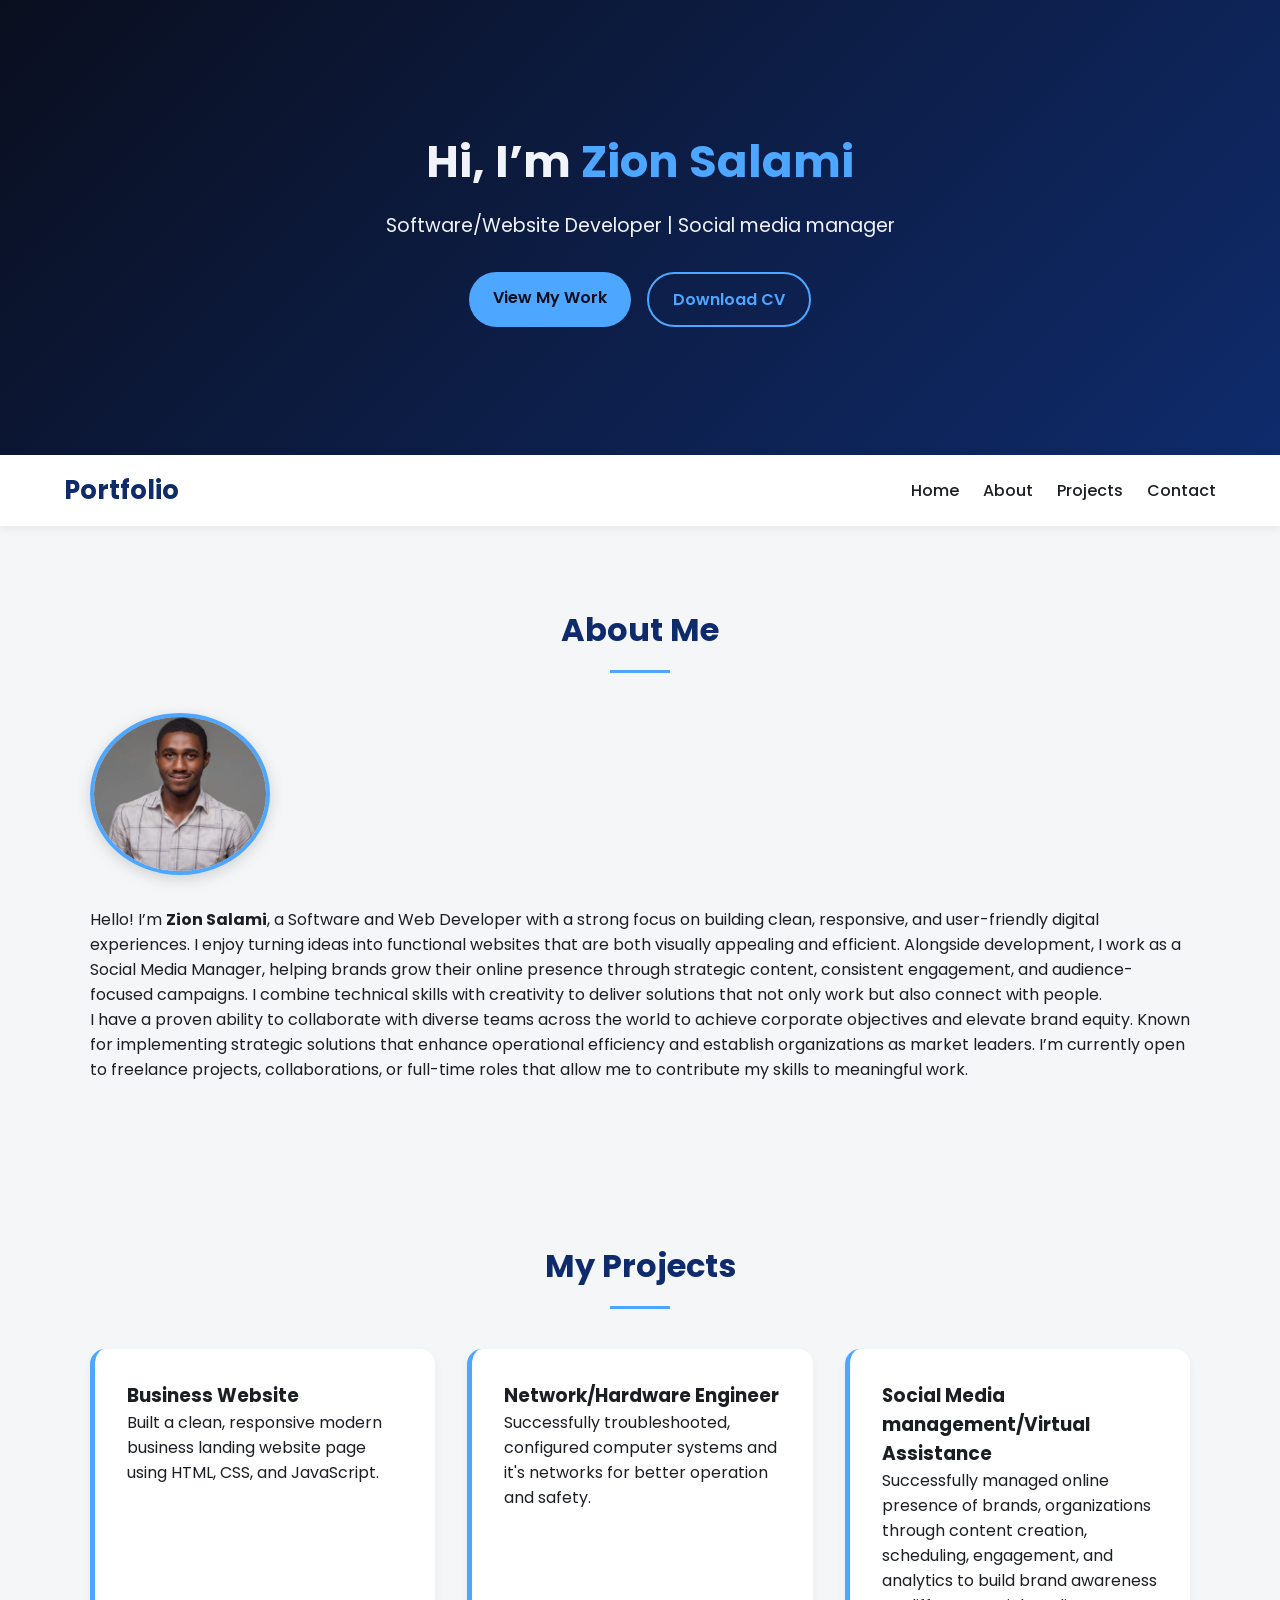
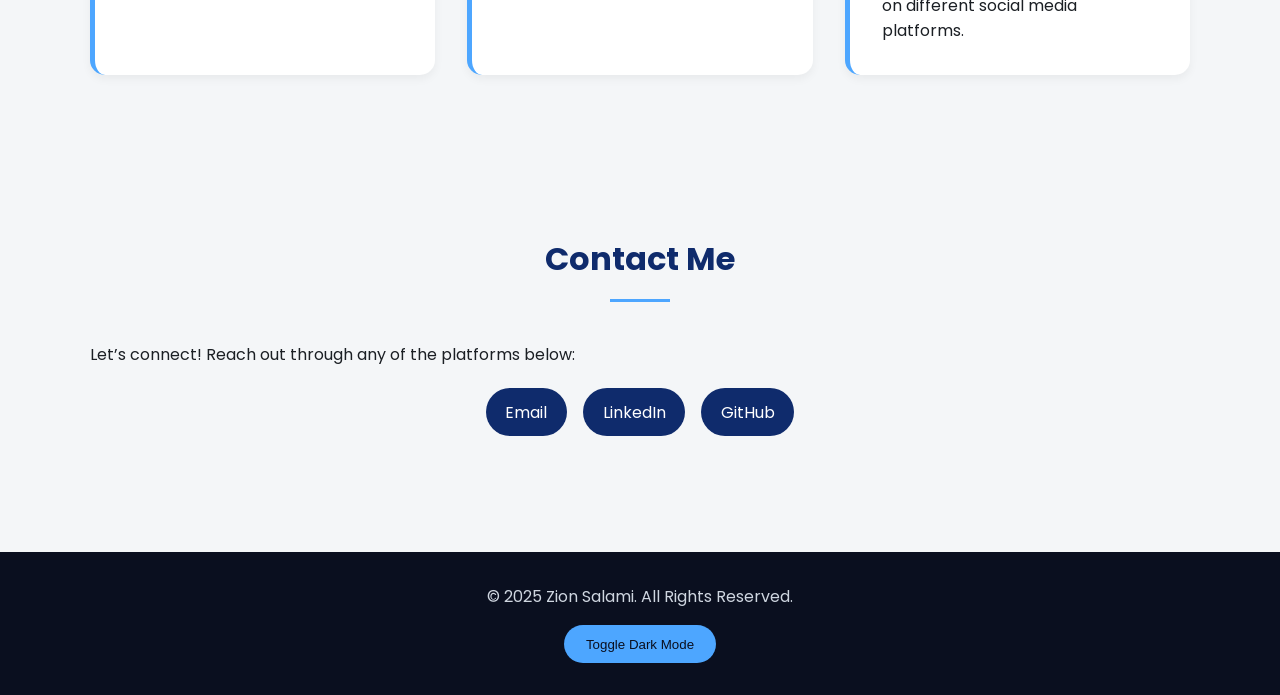
==== index.html @ 21ac0804 "sixth change" ====
<!DOCTYPE html>
<html lang="en">
<head>
  <meta charset="UTF-8" />
  <meta name="viewport" content="width=device-width, initial-scale=1.0" />
  <title>Zion Salami | Portfolio</title>
  <link rel="stylesheet" href="./assets/css/style.css" />
  <link href="https://fonts.googleapis.com/css2?family=Poppins:wght@400;600;700&display=swap" rel="stylesheet">
</head>
<body>

  <!-- ======== HEADER ======== -->
  <header id="home">
    <div class="container">
      <h1 class="fade-in">Hi, I’m <span>Zion Salami</span></h1>
      <p class="subtitle fade-in-delay">Software/Website Developer | Social media manager</p>
      <div class="header-buttons">
        <a href="#projects" class="btn">View My Work</a>
        <a href="./assets/file/SALAMI OMEIZA ZION PROFESSIONAL CV.pdf" class="btn-outline" download>Download CV</a>
      </div>
    </div>
  </header>

  <!-- ======== NAVBAR ======== -->
  <nav>
    <div class="nav-container">
      <h2 class="logo">Portfolio</h2>
      <ul class="nav-links">
        <li><a href="#home">Home</a></li>
        <li><a href="#about">About</a></li>
        <li><a href="#projects">Projects</a></li>
        <li><a href="#contact">Contact</a></li>
      </ul>
    </div>
  </nav>

  <!-- ======== ABOUT ======== -->
  <section id="about" class="section about">
    <div class="container">
      <h2 class="section-title">About Me</h2>
      <div class="about-content">
        <img src="./assets/images/IMG-20221109-WA0083.jpg" alt="Your photo">
        <div>
          <p>
            Hello! I’m <strong>Zion Salami</strong>, a Software and Web Developer with a strong focus on building clean, responsive, and user-friendly digital experiences. I enjoy turning ideas into functional websites that are both visually appealing and efficient.

            Alongside development, I work as a Social Media Manager, helping brands grow their online presence through strategic content, consistent engagement, and audience-focused campaigns. I combine technical skills with creativity to deliver solutions that not only work but also connect with people.
           </p>
            <p>
            I have a proven ability to collaborate with diverse teams across the world to achieve corporate objectives and elevate brand equity. Known for implementing strategic solutions that enhance operational efficiency and establish organizations as market leaders. I’m currently open to freelance projects, collaborations, or full-time roles
            that allow me to contribute my skills to meaningful work.
          </p>
        </div>
      </div>
    </div>
  </section>

  <!-- ======== PROJECTS ======== -->
  <section id="projects" class="section projects">
    <div class="container">
      <h2 class="section-title">My Projects</h2>
      <div class="project-grid">
        <div class="project-card">
          <h3>Business Website</h3>
          <p>Built a clean, responsive modern business landing website page using HTML, CSS, and JavaScript.</p>
        </div>
        <div class="project-card">
          <h3>Network/Hardware Engineer</h3>
          <p>Successfully troubleshooted, configured computer systems and it's networks for better operation and safety.</p>
        </div>
        <div class="project-card">
          <h3>Social Media management/Virtual Assistance</h3>
          <p>Successfully managed online presence of brands, organizations through content creation, scheduling, engagement, and analytics to build brand awareness on different social media platforms.</p>
        </div>
      </div>
    </div>
  </section>

  <!-- ======== CONTACT ======== -->
  <section id="contact" class="section contact">
    <div class="container">
      <h2 class="section-title">Contact Me</h2>
      <p>Let’s connect! Reach out through any of the platforms below:</p>
      <div class="contact-links">
        <!-- Gmail compose link -->
        <a href="https://mail.google.com/mail/?view=cm&fs=1&to=zionsalami485@gmail.com&su=Hello%20There!" target="_blank">Email</a>
        <a href="https://www.linkedin.com/in/zion-salami-a53130330" target="_blank">LinkedIn</a>
        <a href="https://github.com/zionsalami485-ux" target="_blank">GitHub</a>
      </div>
    </div>
  </section>

  <!-- ======== FOOTER ======== -->
  <footer>
    <p>© 2025 Zion Salami. All Rights Reserved.</p>
    <button id="toggleTheme">Toggle Dark Mode</button>
  </footer>

  <script src="script.js"></script>
</body>
</html>
---- assets/css/style.css ----
/* ======== GLOBAL STYLES ======== */
* {
  margin: 0;
  padding: 0;
  box-sizing: border-box;
}

body {
  font-family: 'Poppins', sans-serif;
  background: #f4f6f8; /* Light Steel Gray */
  color: #1b1f24; /* Deep Gray */
  scroll-behavior: smooth;
}

.container {
  width: 90%;
  max-width: 1100px;
  margin: 0 auto;
}

/* ======== HEADER ======== */
header {
  background: linear-gradient(135deg, #0a0f1f, #0f2b6c); /* Dark Navy → Royal Blue */
  color: #f0f3fa;
  text-align: center;
  padding: 8rem 1rem;
}

header h1 {
  font-size: 2.8rem;
  margin-bottom: 1rem;
}

header h1 span {
  color: #4da6ff; /* Electric Blue */
}

.subtitle {
  font-size: 1.2rem;
  margin-bottom: 2rem;
  opacity: 0.95;
}

.header-buttons {
  display: flex;
  justify-content: center;
  gap: 1rem;
  flex-wrap: wrap;
}

/* Buttons */
.btn {
  background: #4da6ff;  /* Electric Blue */
  color: #0a0f1f;
  padding: 0.8rem 1.5rem;
  border-radius: 30px;
  font-weight: 600;
  text-decoration: none;
  transition: 0.3s;
}

.btn:hover {
  background: #70b9ff;
}

.btn-outline {
  border: 2px solid #4da6ff;
  color: #4da6ff;
  padding: 0.8rem 1.5rem;
  border-radius: 30px;
  font-weight: 600;
  text-decoration: none;
  transition: 0.3s;
}

.btn-outline:hover {
  background: #4da6ff;
  color: #0a0f1f;
}

/* ======== NAVBAR ======== */
nav {
  background: #ffffff;
  position: sticky;
  top: 0;
  z-index: 100;
  box-shadow: 0px 2px 10px rgba(0,0,0,0.08);
}

.nav-container {
  display: flex;
  align-items: center;
  justify-content: space-between;
  padding: 1rem 5%;
}

.logo {
  font-size: 1.6rem;
  font-weight: 700;
  color: #0f2b6c;
}

.nav-links {
  display: flex;
  list-style: none;
  gap: 1.5rem;
}

.nav-links a {
  color: #1b1f24;
  text-decoration: none;
  font-weight: 500;
  transition: 0.3s;
}

.nav-links a:hover {
  color: #4da6ff;
}

/* ======== SECTIONS ======== */
.section {
  padding: 5rem 0;
}

.section-title {
  text-align: center;
  font-size: 2rem;
  color: #0f2b6c;
  margin-bottom: 2.5rem;
}

.section-title::after {
  content: '';
  width: 60px;
  height: 3px;
  background: #4da6ff;
  display: block;
  margin: 1rem auto 0;
}

/* ======== ABOUT ======== */
.about-content {
  display: flex;
  align-items: center;
  gap: 2rem;
  flex-wrap: wrap;
}

.about-content img {
  width: 180px;
  border-radius: 50%;
  border: 4px solid #4da6ff;
  box-shadow: 0 4px 15px rgba(0,0,0,0.15);
}

/* ======== PROJECTS ======== */
.project-grid {
  display: grid;
  grid-template-columns: repeat(auto-fit, minmax(280px, 1fr));
  gap: 2rem;
}

.project-card {
  background: #ffffff;
  padding: 2rem;
  border-radius: 15px;
  color: #1b1f24;
  border-left: 5px solid #4da6ff;
  box-shadow: 0 4px 10px rgba(0,0,0,0.05);
  transition: transform 0.3s, box-shadow 0.3s;
}

.project-card:hover {
  transform: translateY(-5px);
  box-shadow: 0 8px 25px rgba(0,0,0,0.15);
}

/* ======== CONTACT ======== */
.contact-links {
  text-align: center;
  margin-top: 2rem;
}

.contact-links a {
  background: #0f2b6c;
  color: #ffffff;
  padding: 0.8rem 1.2rem;
  margin: 0.4rem;
  border-radius: 25px;
  text-decoration: none;
  transition: 0.3s;
}

.contact-links a:hover {
  background: #4da6ff;
  color: #0a0f1f;
}

/* ======== FOOTER ======== */
footer {
  background: #0a0f1f;
  color: #cfd6e0;
  text-align: center;
  padding: 2rem;
  margin-top: 3rem;
}

footer button {
  background: #4da6ff;
  color: #0a0f1f;
  border: none;
  padding: 0.7rem 1.4rem;
  border-radius: 20px;
  cursor: pointer;
  margin-top: 1rem;
}

/* ======== DARK MODE ======== */
.dark-mode {
  background: #0a0f1f;
  color: #e9edf5;
}

.dark-mode header {
  background: linear-gradient(135deg, #000814, #001d4a);
}

.dark-mode nav {
  background: #0f1624;
}

.dark-mode .logo {
  color: #4da6ff;
}

.dark-mode .project-card {
  background: #101725;
  color: #ffffff;
  border-left-color: #4da6ff;
}

/* ======== ANIMATIONS ======== */
.fade-in {
  opacity: 0;
  animation: fadeIn 1s forwards;
}

.fade-in-delay {
  opacity: 0;
  animation: fadeIn 1s 0.5s forwards;
}

@keyframes fadeIn {
  from { opacity: 0; transform: translateY(20px); }
  to { opacity: 1; transform: translateY(0); }
}

/* ======== RESPONSIVE ======== */
@media (max-width: 768px) {
  .nav-links { display: none; }

  header h1 { font-size: 2rem; }

  .about-content { text-align: center; flex-direction: column; }
}
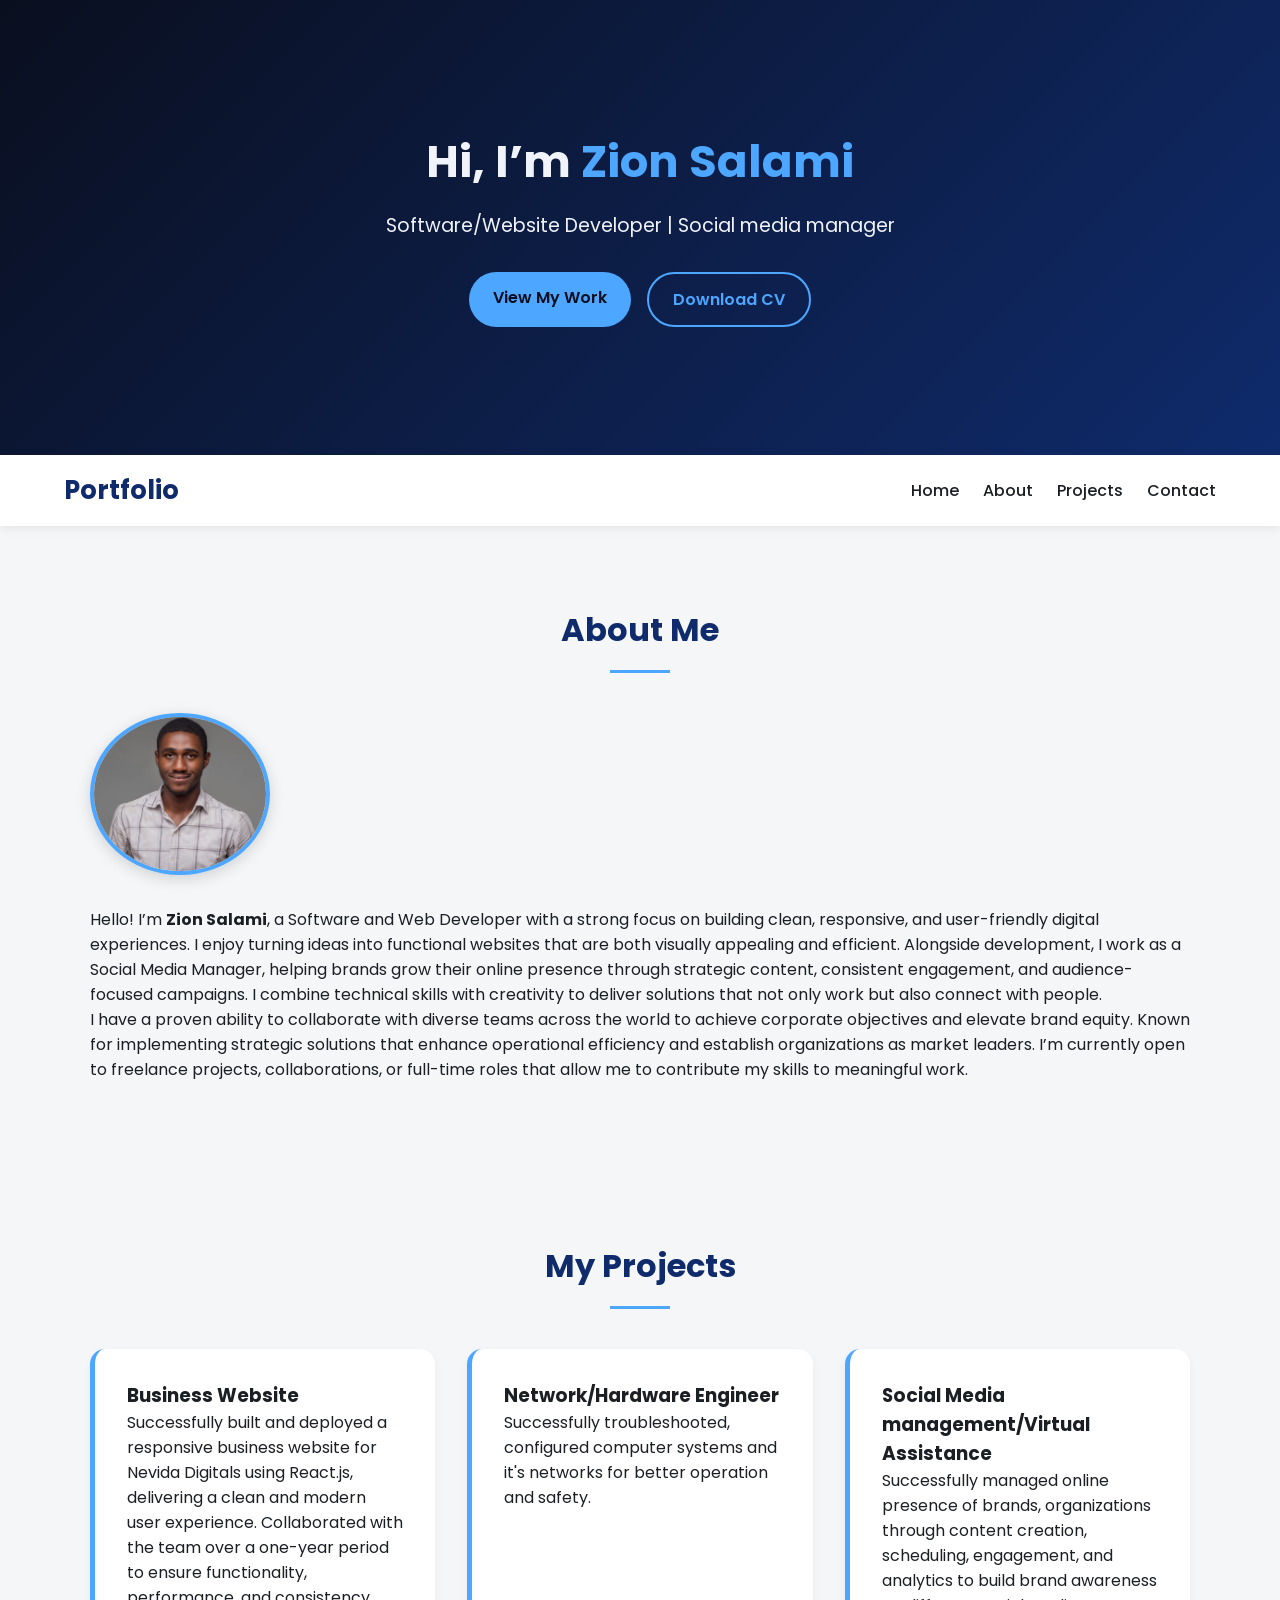
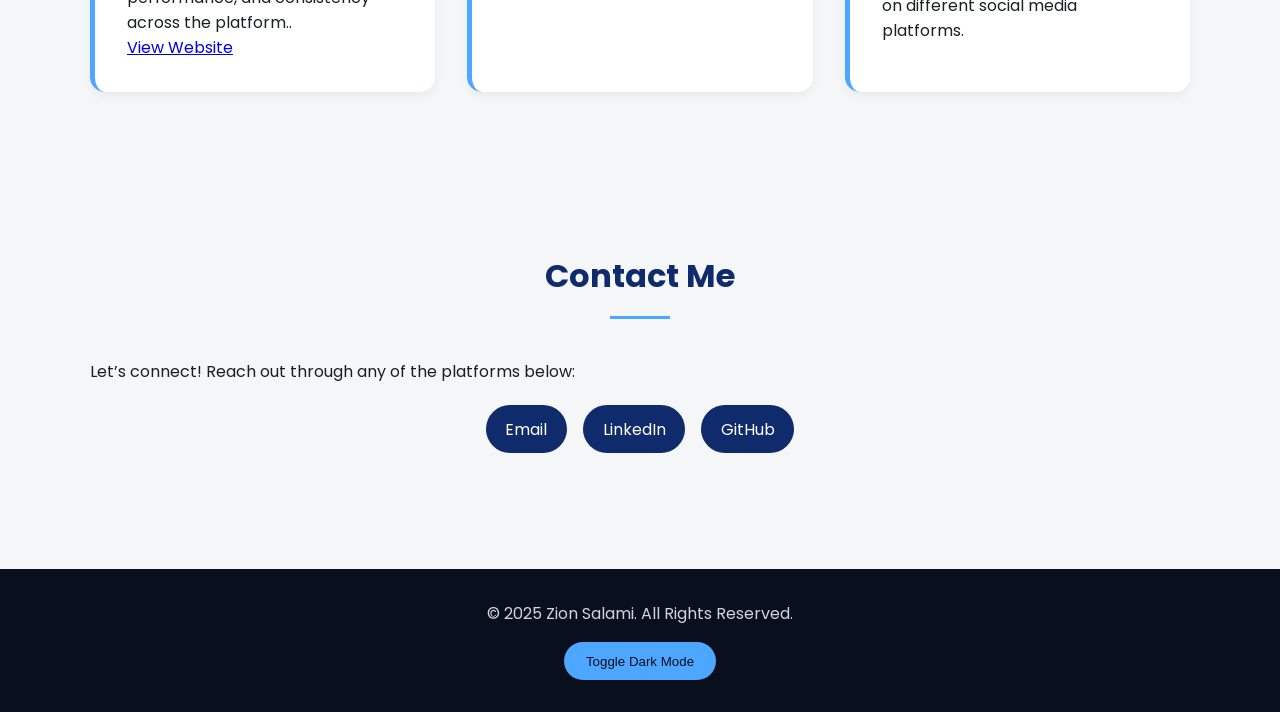
==== commit 8ef1fec6: "seventh change" ====
--- a/index.html
+++ b/index.html
@@ -62,9 +62,13 @@
       <div class="project-grid">
         <div class="project-card">
           <h3>Business Website</h3>
-          <p>Built a clean, responsive modern business landing website page using HTML, CSS, and JavaScript.</p>
-        </div>
-        <div class="project-card">
+          <p>Successfully built and deployed a responsive business website for Nevida Digitals using React.js, delivering a clean and modern user experience.
+          Collaborated with the team over a one-year period to ensure functionality, performance, and consistency across the platform..</p>
+          <a href="https://your-website-link.com" target="_blank">
+          View Website
+          </a>
+          </div>
+          <div class="project-card">
           <h3>Network/Hardware Engineer</h3>
           <p>Successfully troubleshooted, configured computer systems and it's networks for better operation and safety.</p>
         </div>
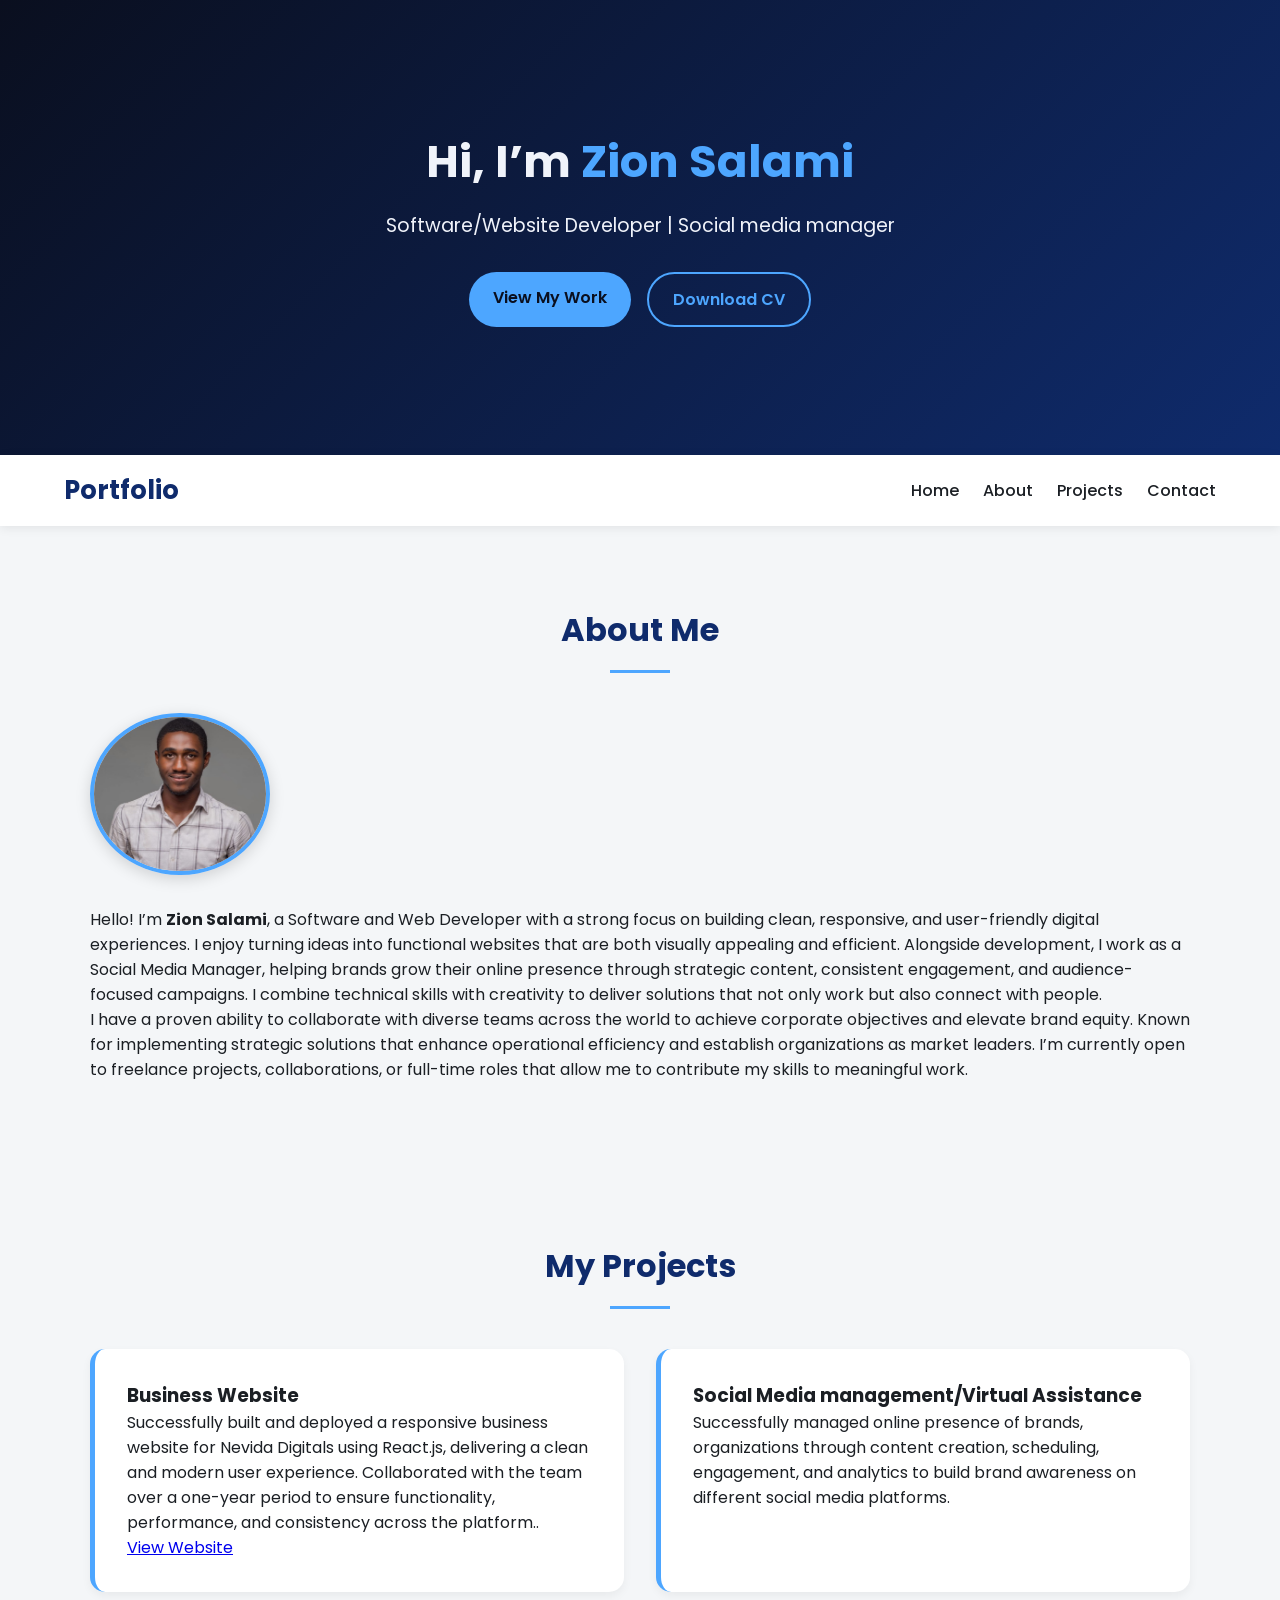
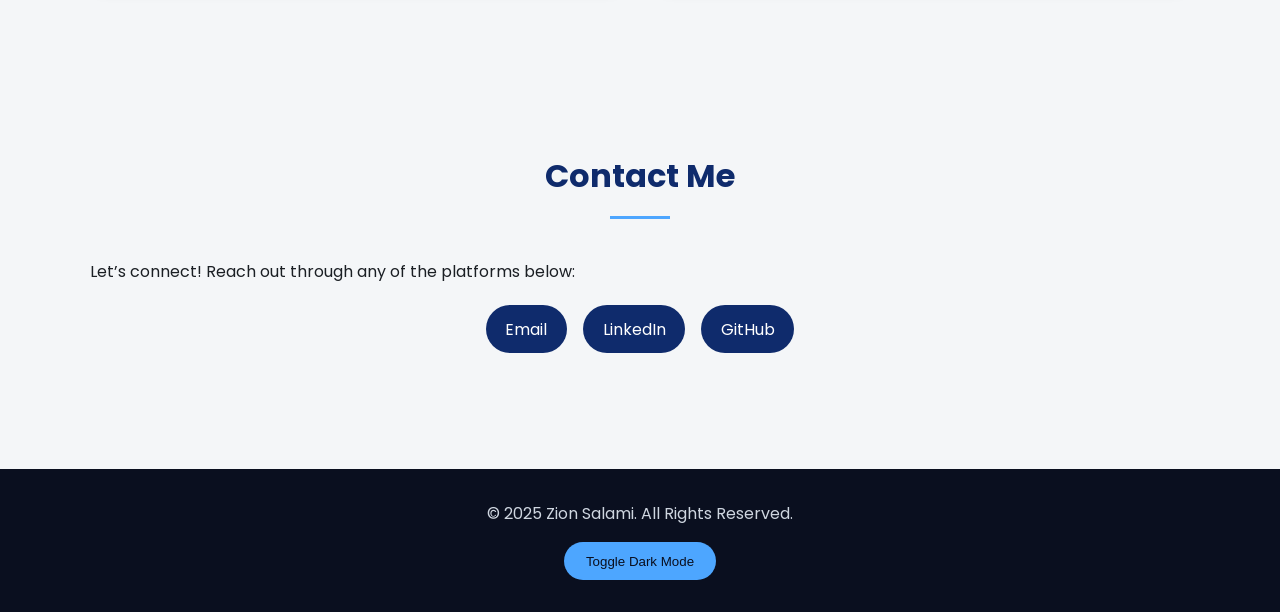
==== commit 2411bf16: "eighth change" ====
--- a/index.html
+++ b/index.html
@@ -64,14 +64,10 @@
           <h3>Business Website</h3>
           <p>Successfully built and deployed a responsive business website for Nevida Digitals using React.js, delivering a clean and modern user experience.
           Collaborated with the team over a one-year period to ensure functionality, performance, and consistency across the platform..</p>
-          <a href="https://your-website-link.com" target="_blank">
+          <a href="https://scorecard123.netlify.app/" target="_blank">
           View Website
           </a>
           </div>
-          <div class="project-card">
-          <h3>Network/Hardware Engineer</h3>
-          <p>Successfully troubleshooted, configured computer systems and it's networks for better operation and safety.</p>
-        </div>
         <div class="project-card">
           <h3>Social Media management/Virtual Assistance</h3>
           <p>Successfully managed online presence of brands, organizations through content creation, scheduling, engagement, and analytics to build brand awareness on different social media platforms.</p>
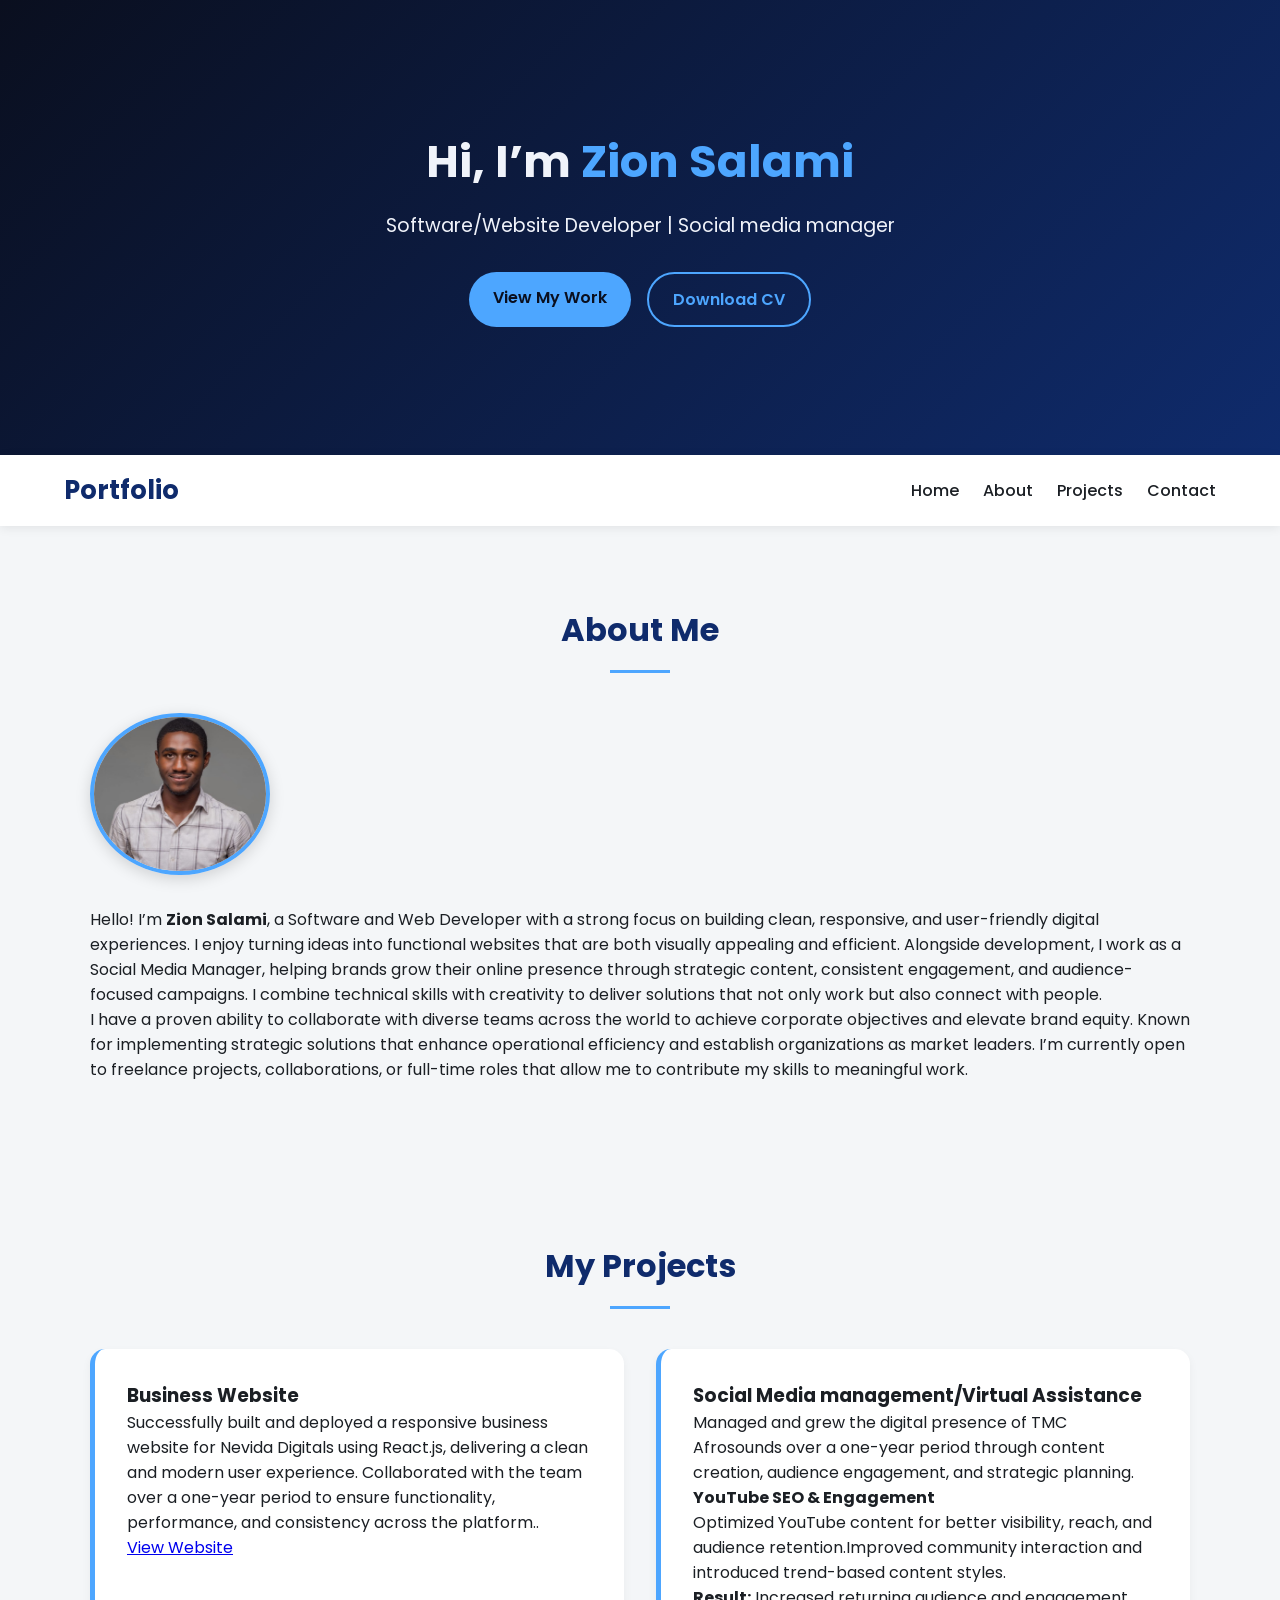
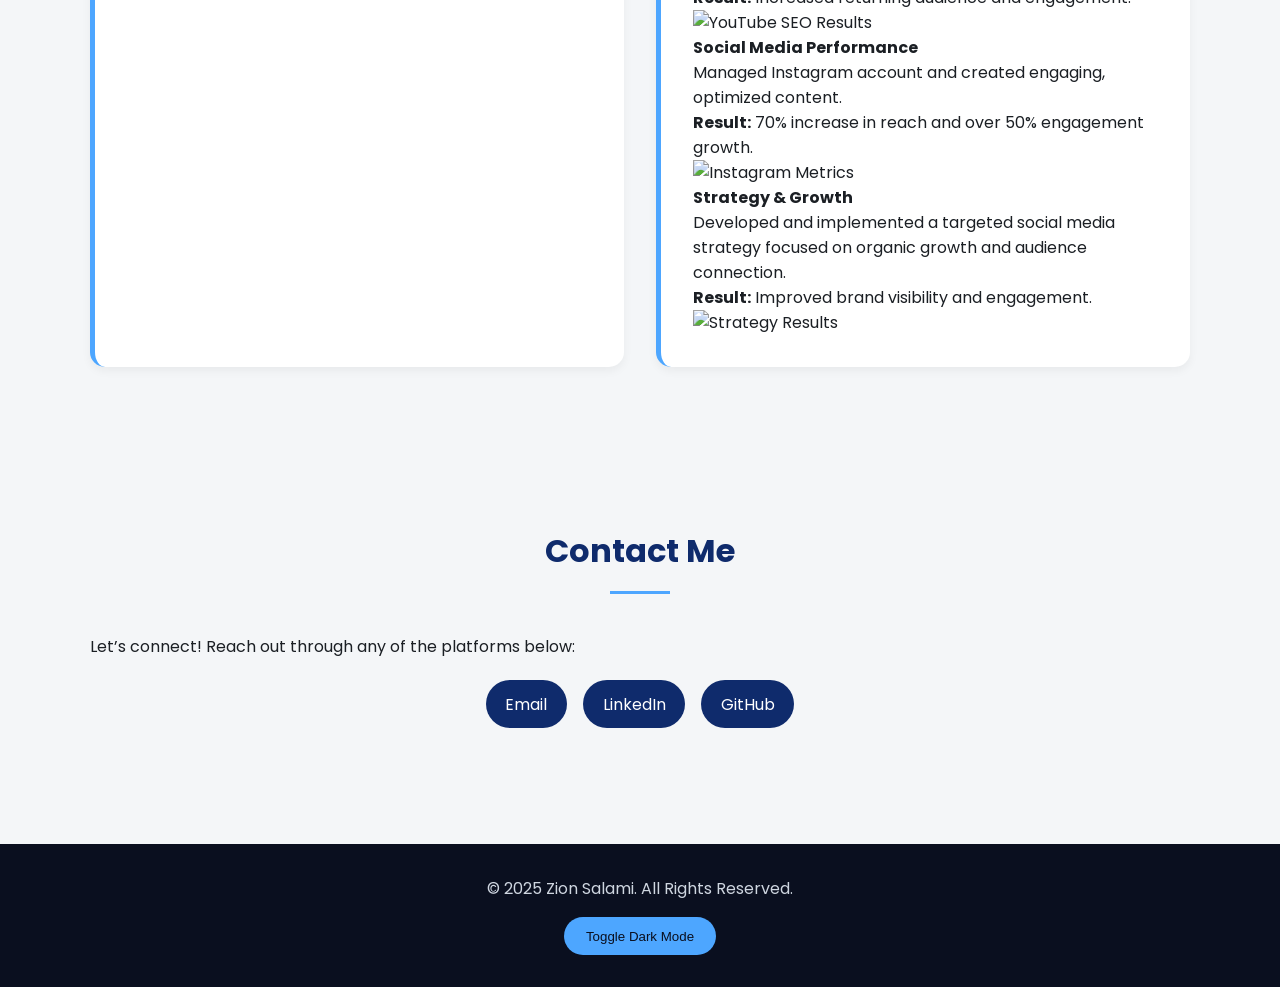
==== commit 34c06485: "ninth change" ====
--- a/index.html
+++ b/index.html
@@ -68,9 +68,28 @@
           View Website
           </a>
           </div>
-        <div class="project-card">
+          <div class="project-card">
           <h3>Social Media management/Virtual Assistance</h3>
-          <p>Successfully managed online presence of brands, organizations through content creation, scheduling, engagement, and analytics to build brand awareness on different social media platforms.</p>
+          <p>Managed and grew the digital presence of TMC Afrosounds over a one-year period through content creation, audience engagement, and strategic planning.</p>
+
+          <h4>YouTube SEO & Engagement</h4>
+          <p>Optimized YouTube content for better visibility, reach, and audience retention.Improved community interaction and introduced trend-based content styles.</p>
+          <p><strong>Result:</strong> Increased returning audience and engagement.</p>
+
+          <img src="youtube-result.jpg" alt="YouTube SEO Results">
+
+         <h4>Social Media Performance</h4>
+          <p>Managed Instagram account and created engaging, optimized content.</p>
+          <p><strong>Result:</strong> 70% increase in reach and over 50% engagement growth.</p>
+
+          <img src="instagram-result.jpg" alt="Instagram Metrics">
+
+          <h4>Strategy & Growth</h4>
+          <p>Developed and implemented a targeted social media strategy focused on organic growth and audience connection.</p>
+          <p><strong>Result:</strong> Improved brand visibility and engagement.</p>
+
+          <img src="strategy-result.jpg" alt="Strategy Results">
+
         </div>
       </div>
     </div>
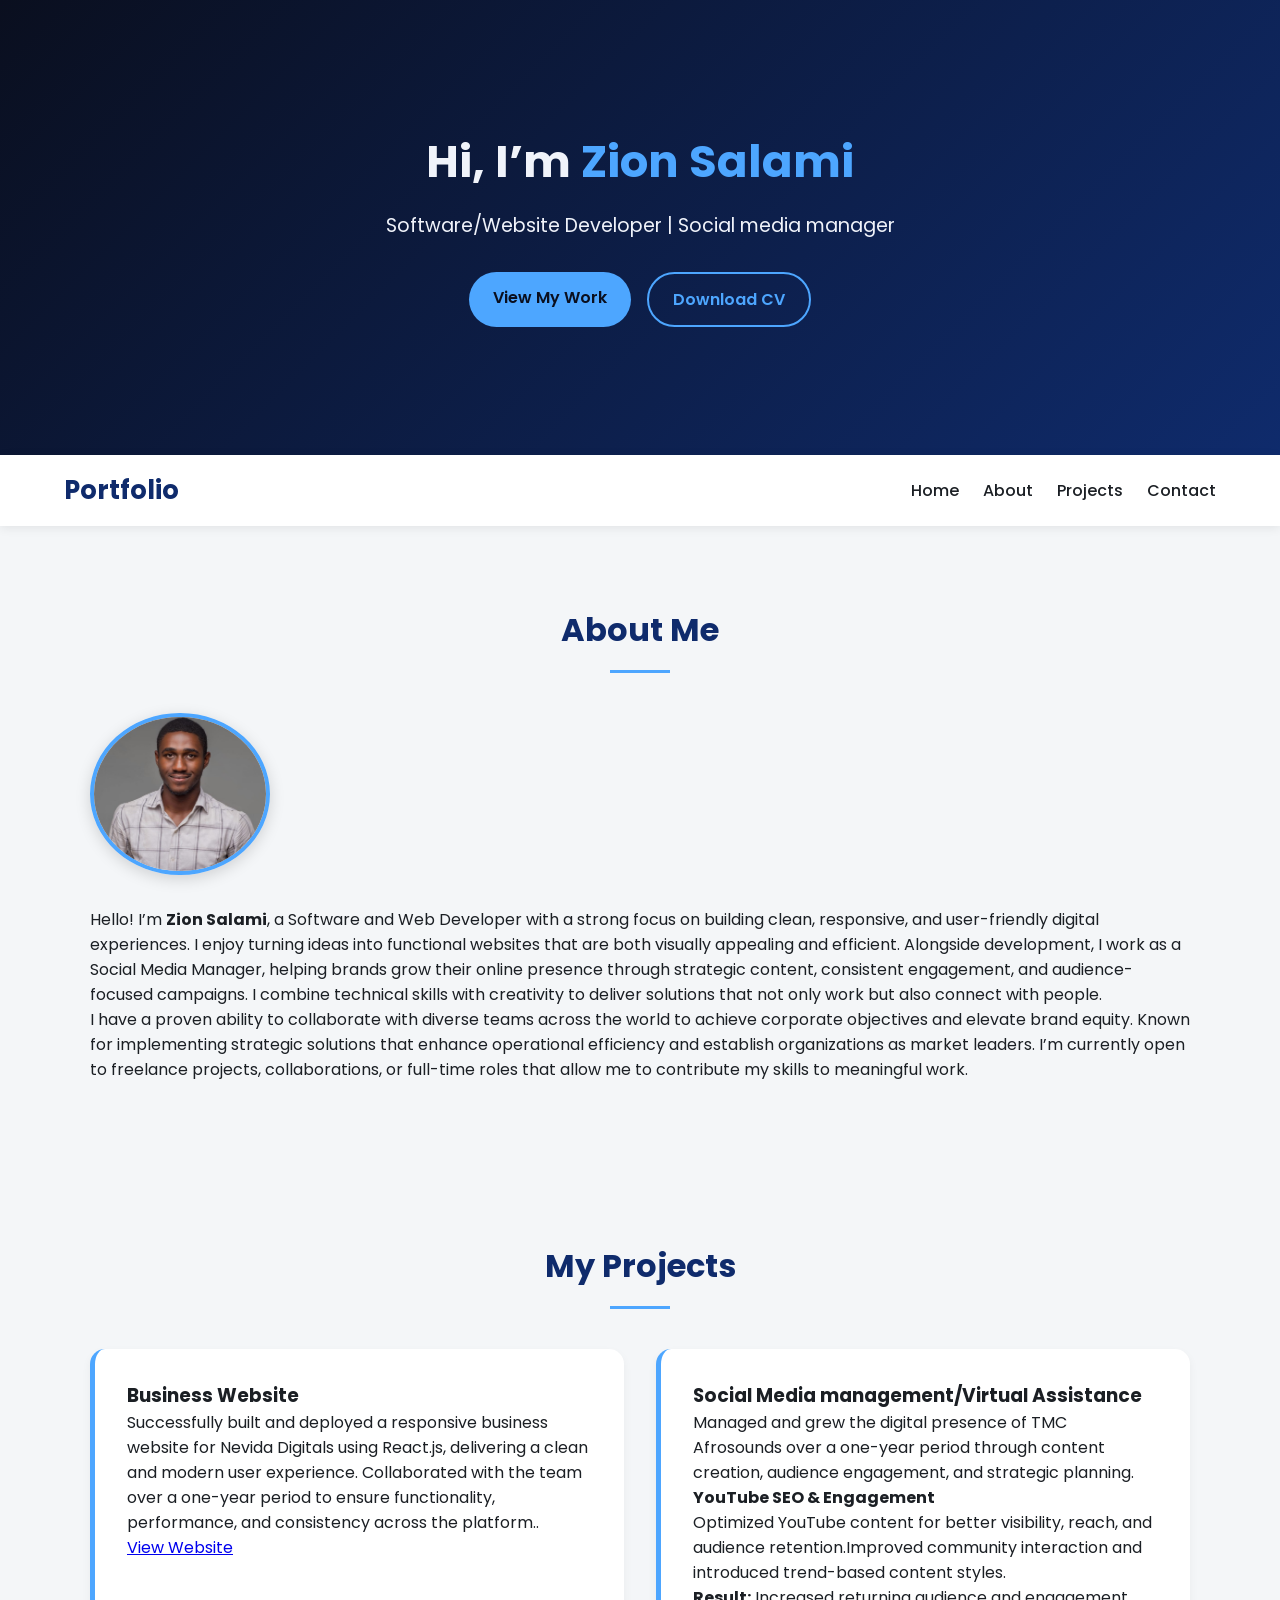
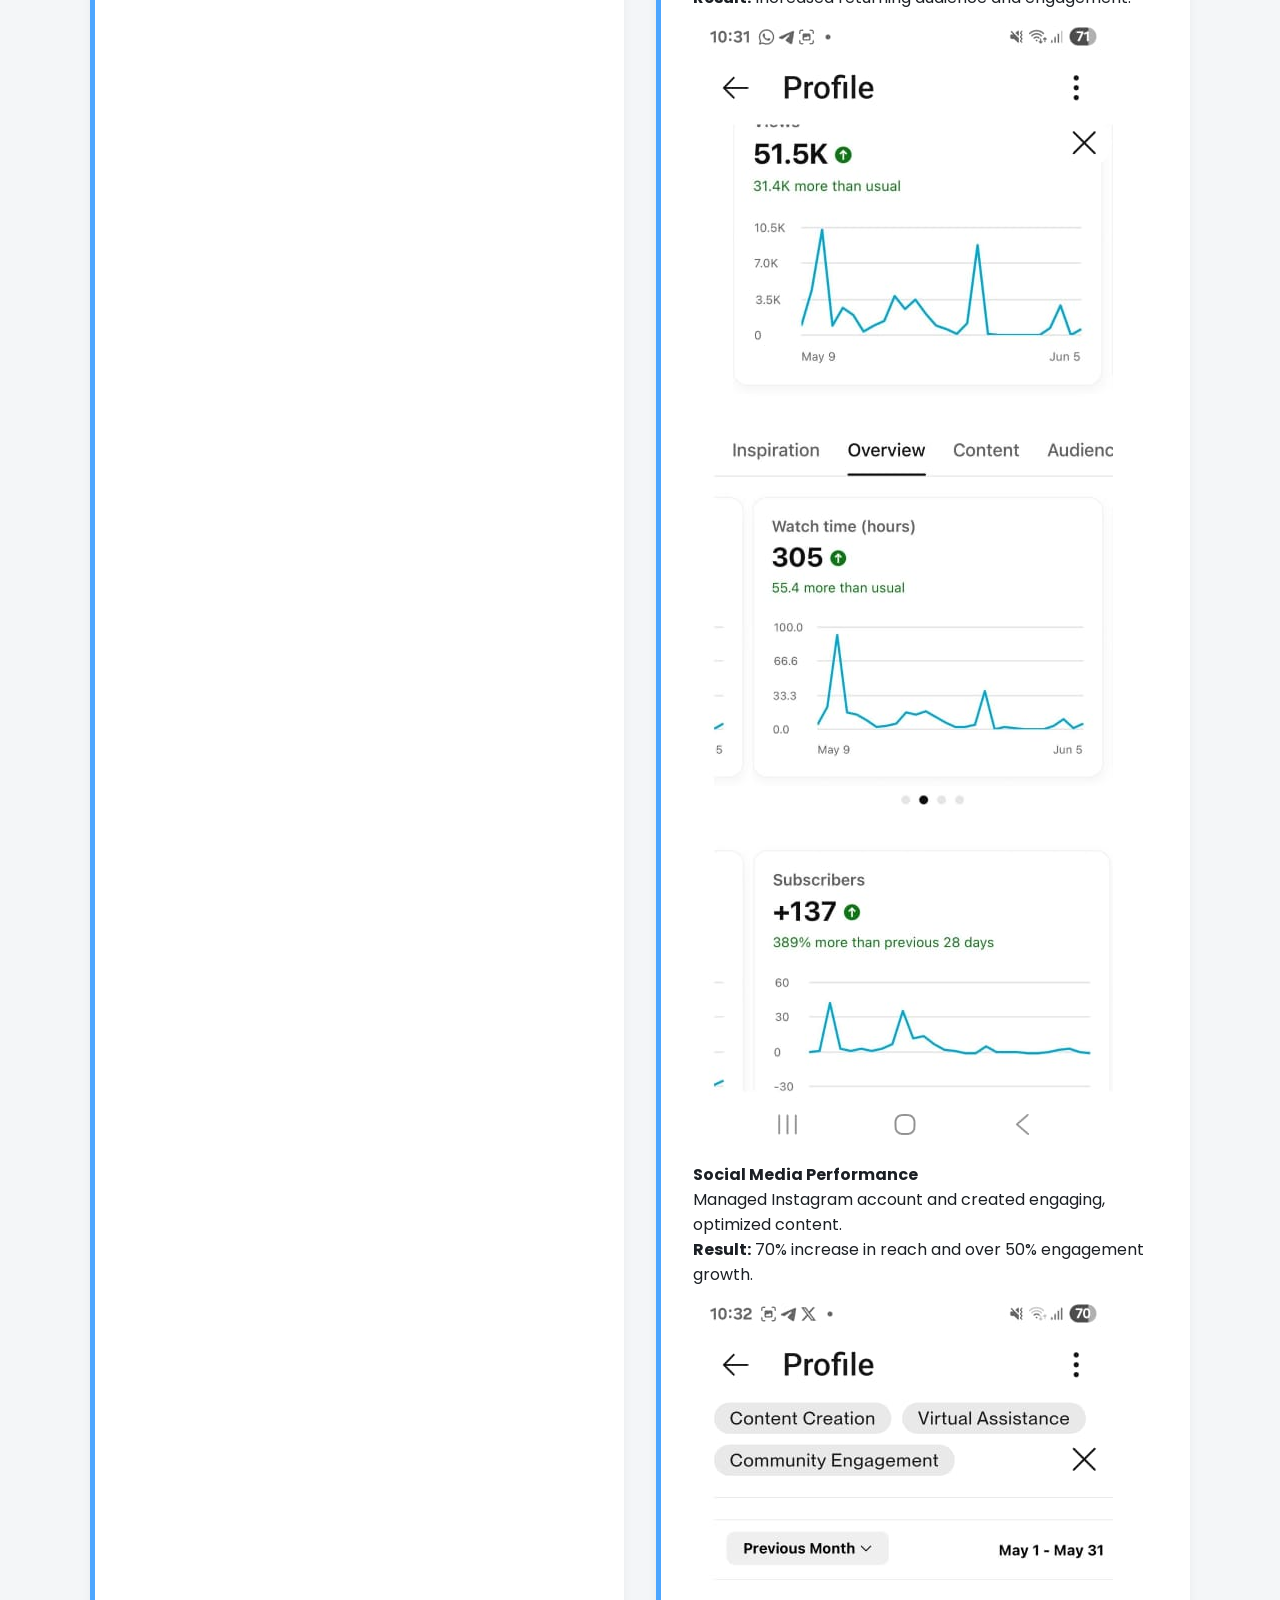
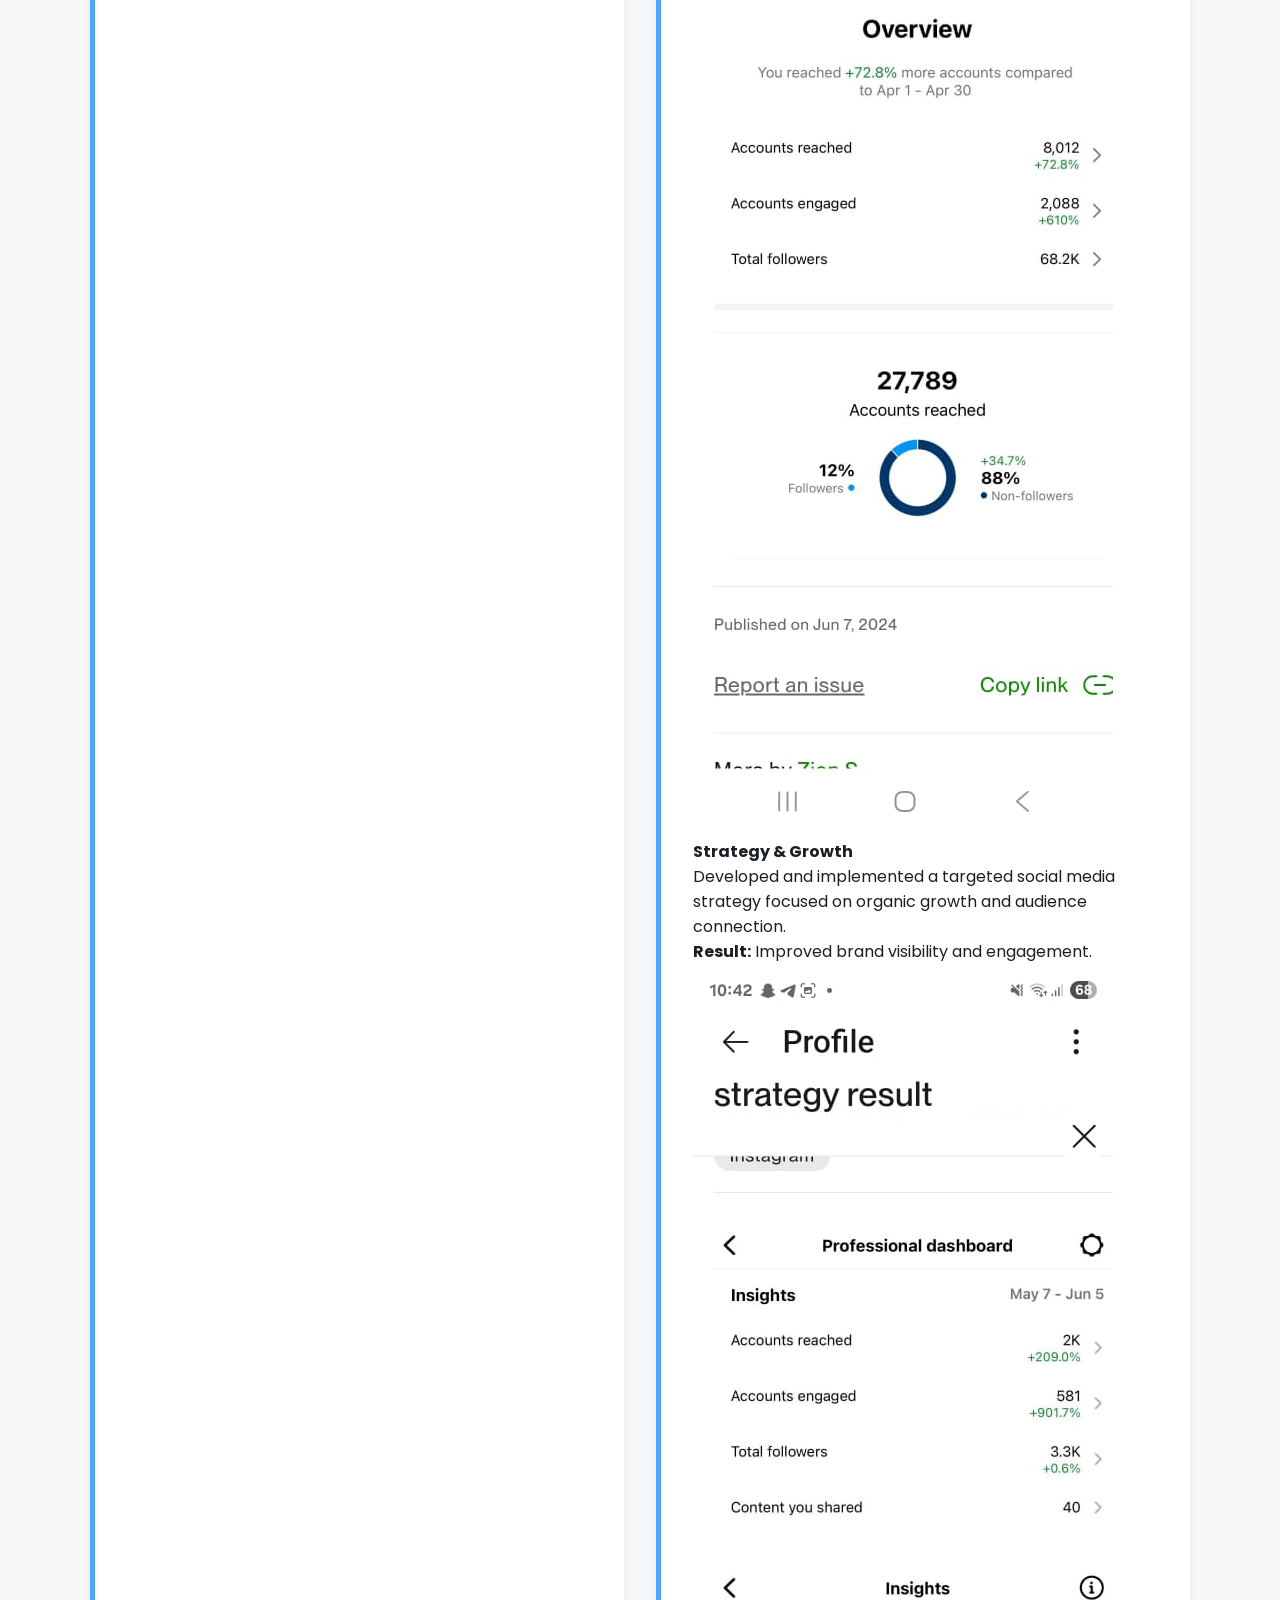
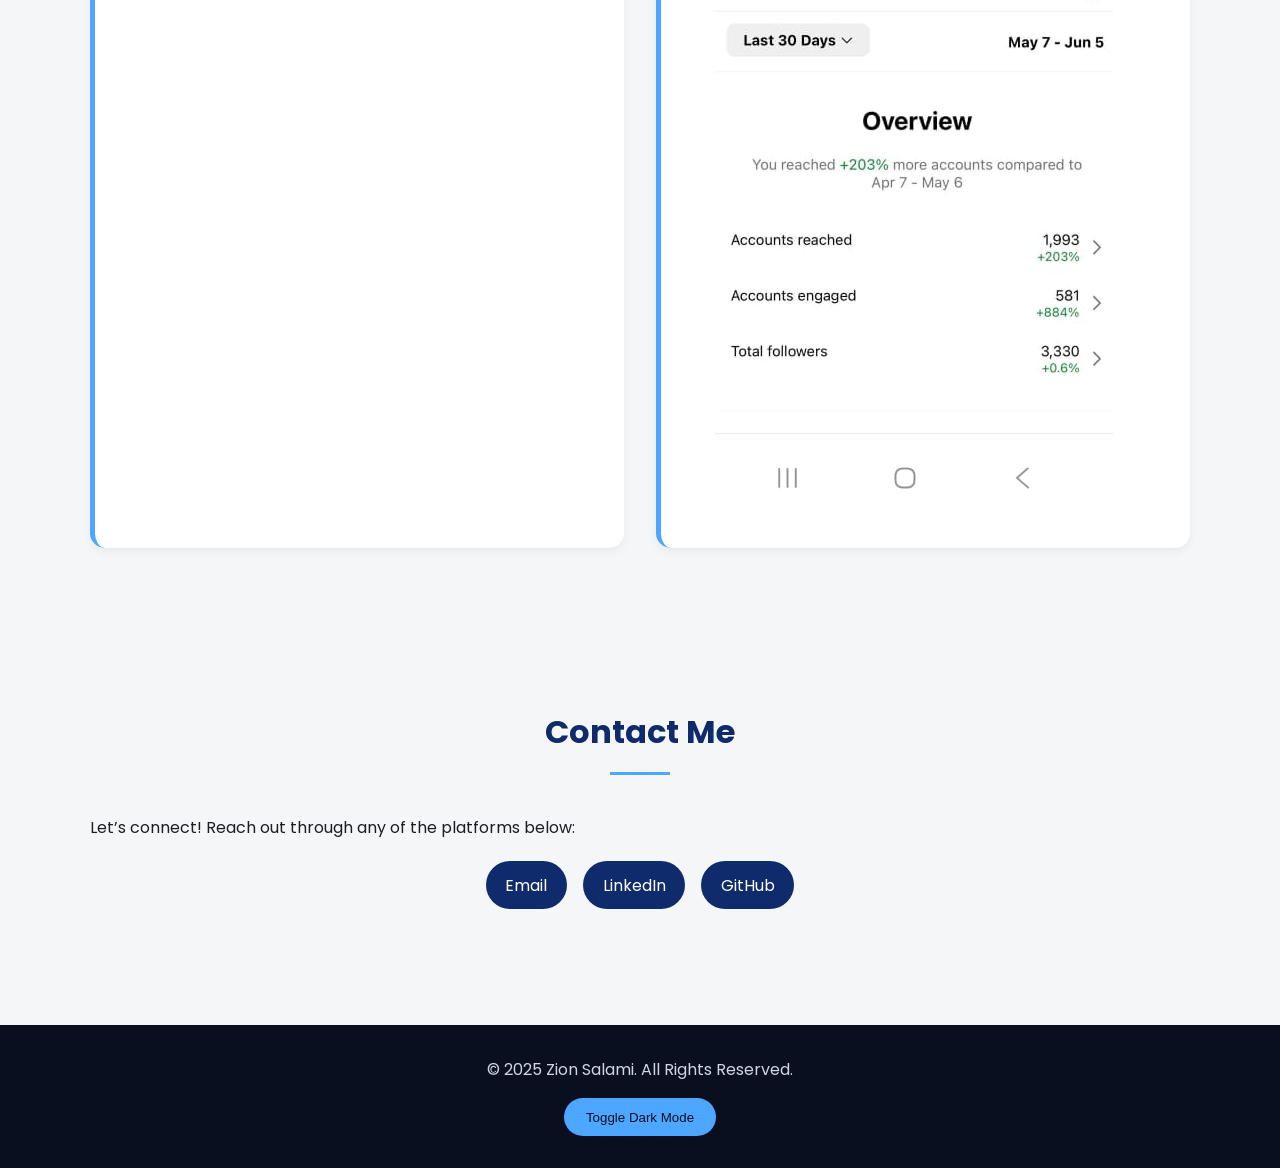
==== commit 84c7046d: "tenth change" ====
--- a/index.html
+++ b/index.html
@@ -76,19 +76,19 @@
           <p>Optimized YouTube content for better visibility, reach, and audience retention.Improved community interaction and introduced trend-based content styles.</p>
           <p><strong>Result:</strong> Increased returning audience and engagement.</p>
 
-          <img src="youtube-result.jpg" alt="YouTube SEO Results">
+          <img src="./assets/images/youtube-result.jpg.jpeg" alt="YouTube SEO Results">
 
          <h4>Social Media Performance</h4>
           <p>Managed Instagram account and created engaging, optimized content.</p>
           <p><strong>Result:</strong> 70% increase in reach and over 50% engagement growth.</p>
 
-          <img src="instagram-result.jpg" alt="Instagram Metrics">
+          <img src="./assets/images/instagram-result.jpg.jpeg" alt="Instagram Metrics">
 
           <h4>Strategy & Growth</h4>
           <p>Developed and implemented a targeted social media strategy focused on organic growth and audience connection.</p>
           <p><strong>Result:</strong> Improved brand visibility and engagement.</p>
 
-          <img src="strategy-result.jpg" alt="Strategy Results">
+          <img src="./assets/images/strategy-result.jpg.jpeg" alt="Strategy Results">
 
         </div>
       </div>
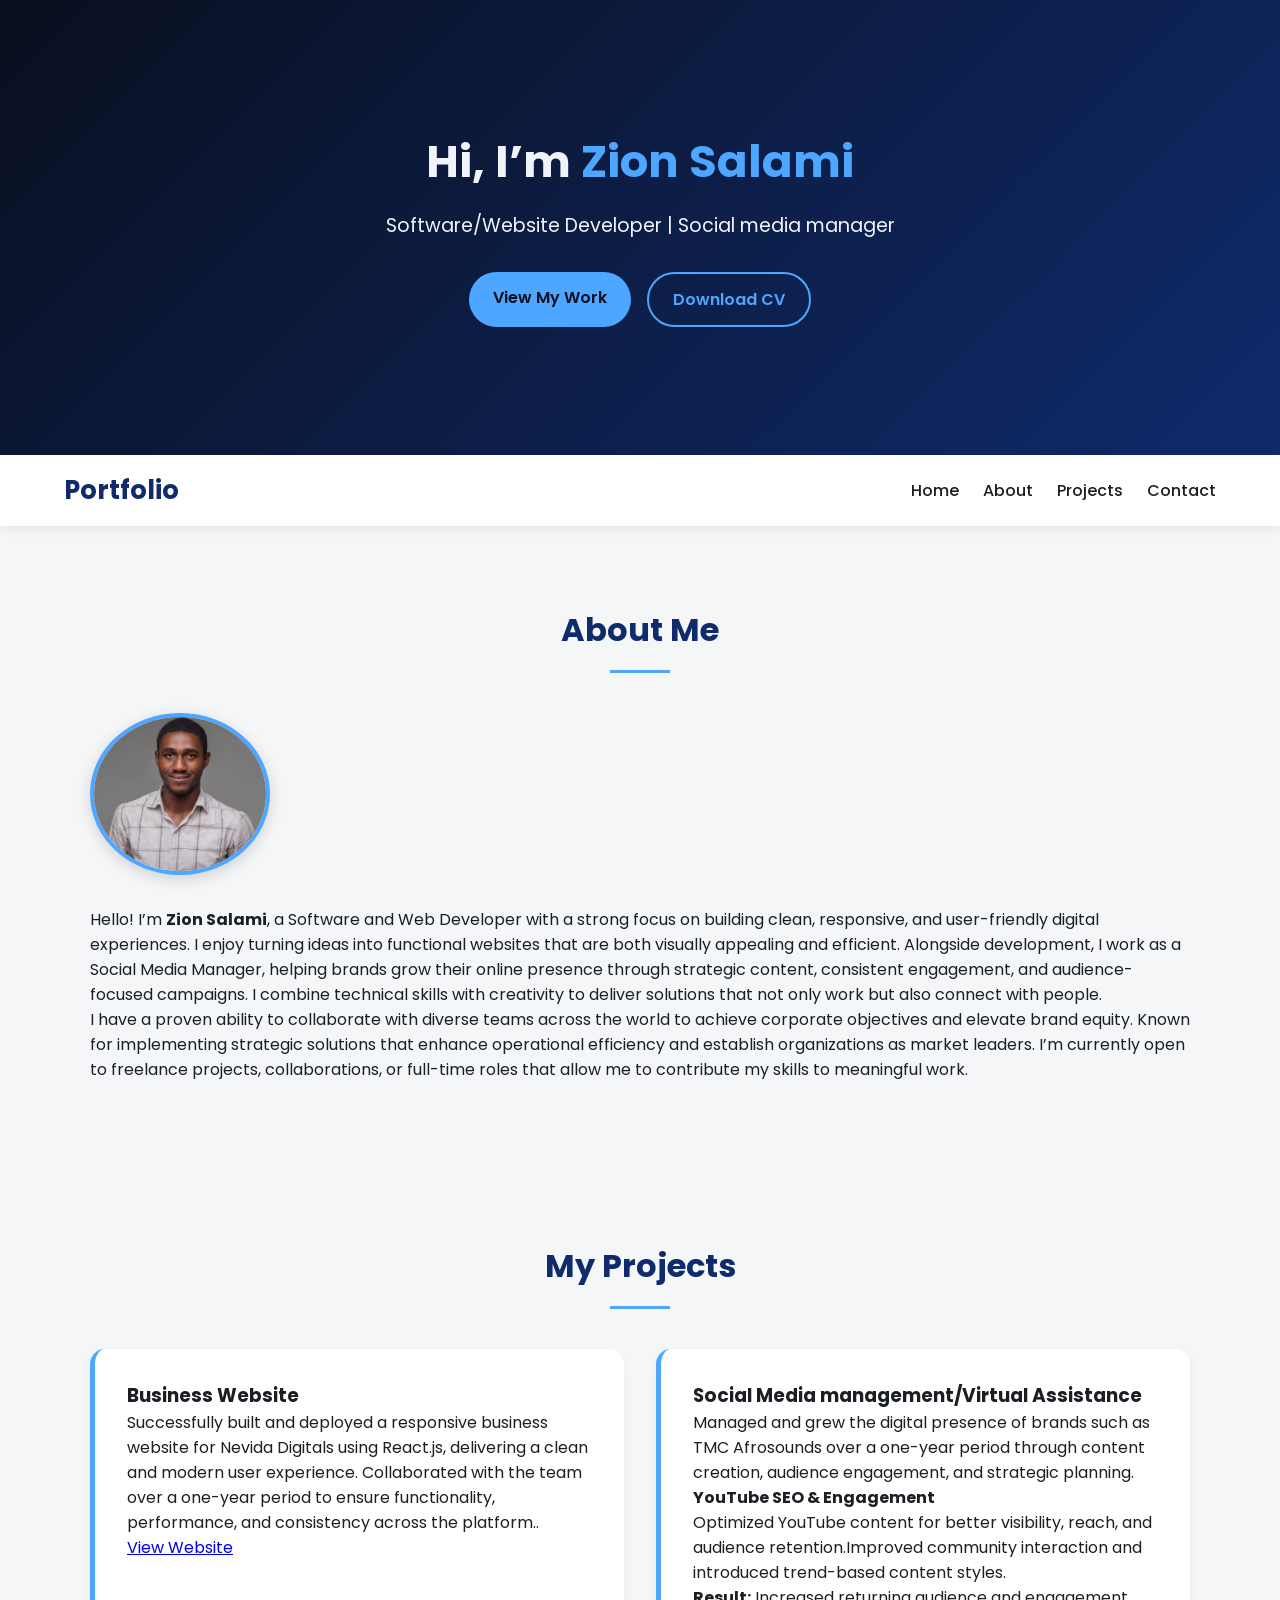
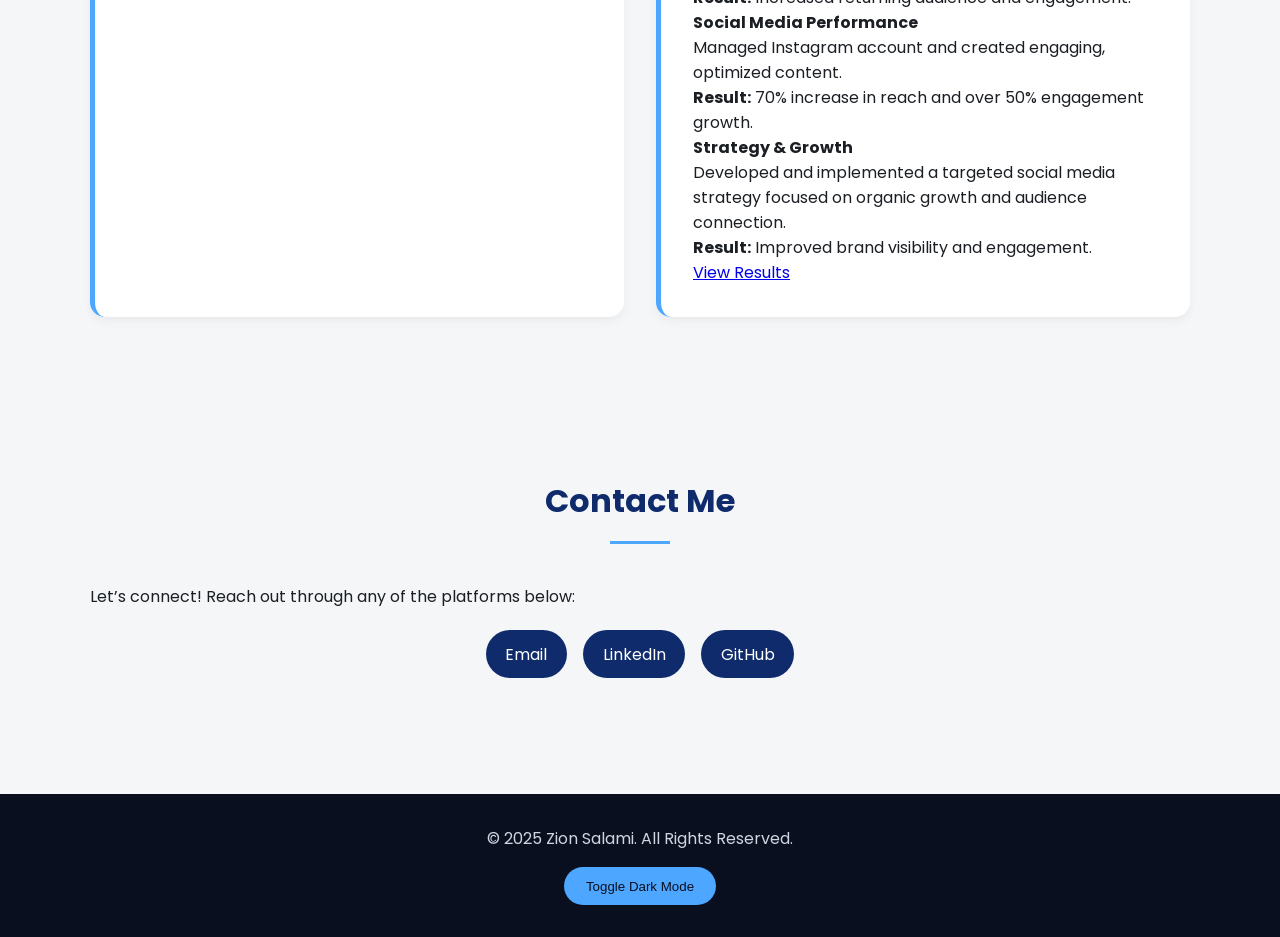
==== commit 6bffefd0: "eleventh change" ====
--- a/index.html
+++ b/index.html
@@ -70,25 +70,21 @@
           </div>
           <div class="project-card">
           <h3>Social Media management/Virtual Assistance</h3>
-          <p>Managed and grew the digital presence of TMC Afrosounds over a one-year period through content creation, audience engagement, and strategic planning.</p>
+          <p>Managed and grew the digital presence of brands such as TMC Afrosounds over a one-year period through content creation, audience engagement, and strategic planning.</p>
 
           <h4>YouTube SEO & Engagement</h4>
           <p>Optimized YouTube content for better visibility, reach, and audience retention.Improved community interaction and introduced trend-based content styles.</p>
           <p><strong>Result:</strong> Increased returning audience and engagement.</p>
 
-          <img src="./assets/images/youtube-result.jpg.jpeg" alt="YouTube SEO Results">
-
          <h4>Social Media Performance</h4>
           <p>Managed Instagram account and created engaging, optimized content.</p>
           <p><strong>Result:</strong> 70% increase in reach and over 50% engagement growth.</p>
-
-          <img src="./assets/images/instagram-result.jpg.jpeg" alt="Instagram Metrics">
 
           <h4>Strategy & Growth</h4>
           <p>Developed and implemented a targeted social media strategy focused on organic growth and audience connection.</p>
           <p><strong>Result:</strong> Improved brand visibility and engagement.</p>
 
-          <img src="./assets/images/strategy-result.jpg.jpeg" alt="Strategy Results">
+            <a href="tmc-results.html">View Results</a>
 
         </div>
       </div>
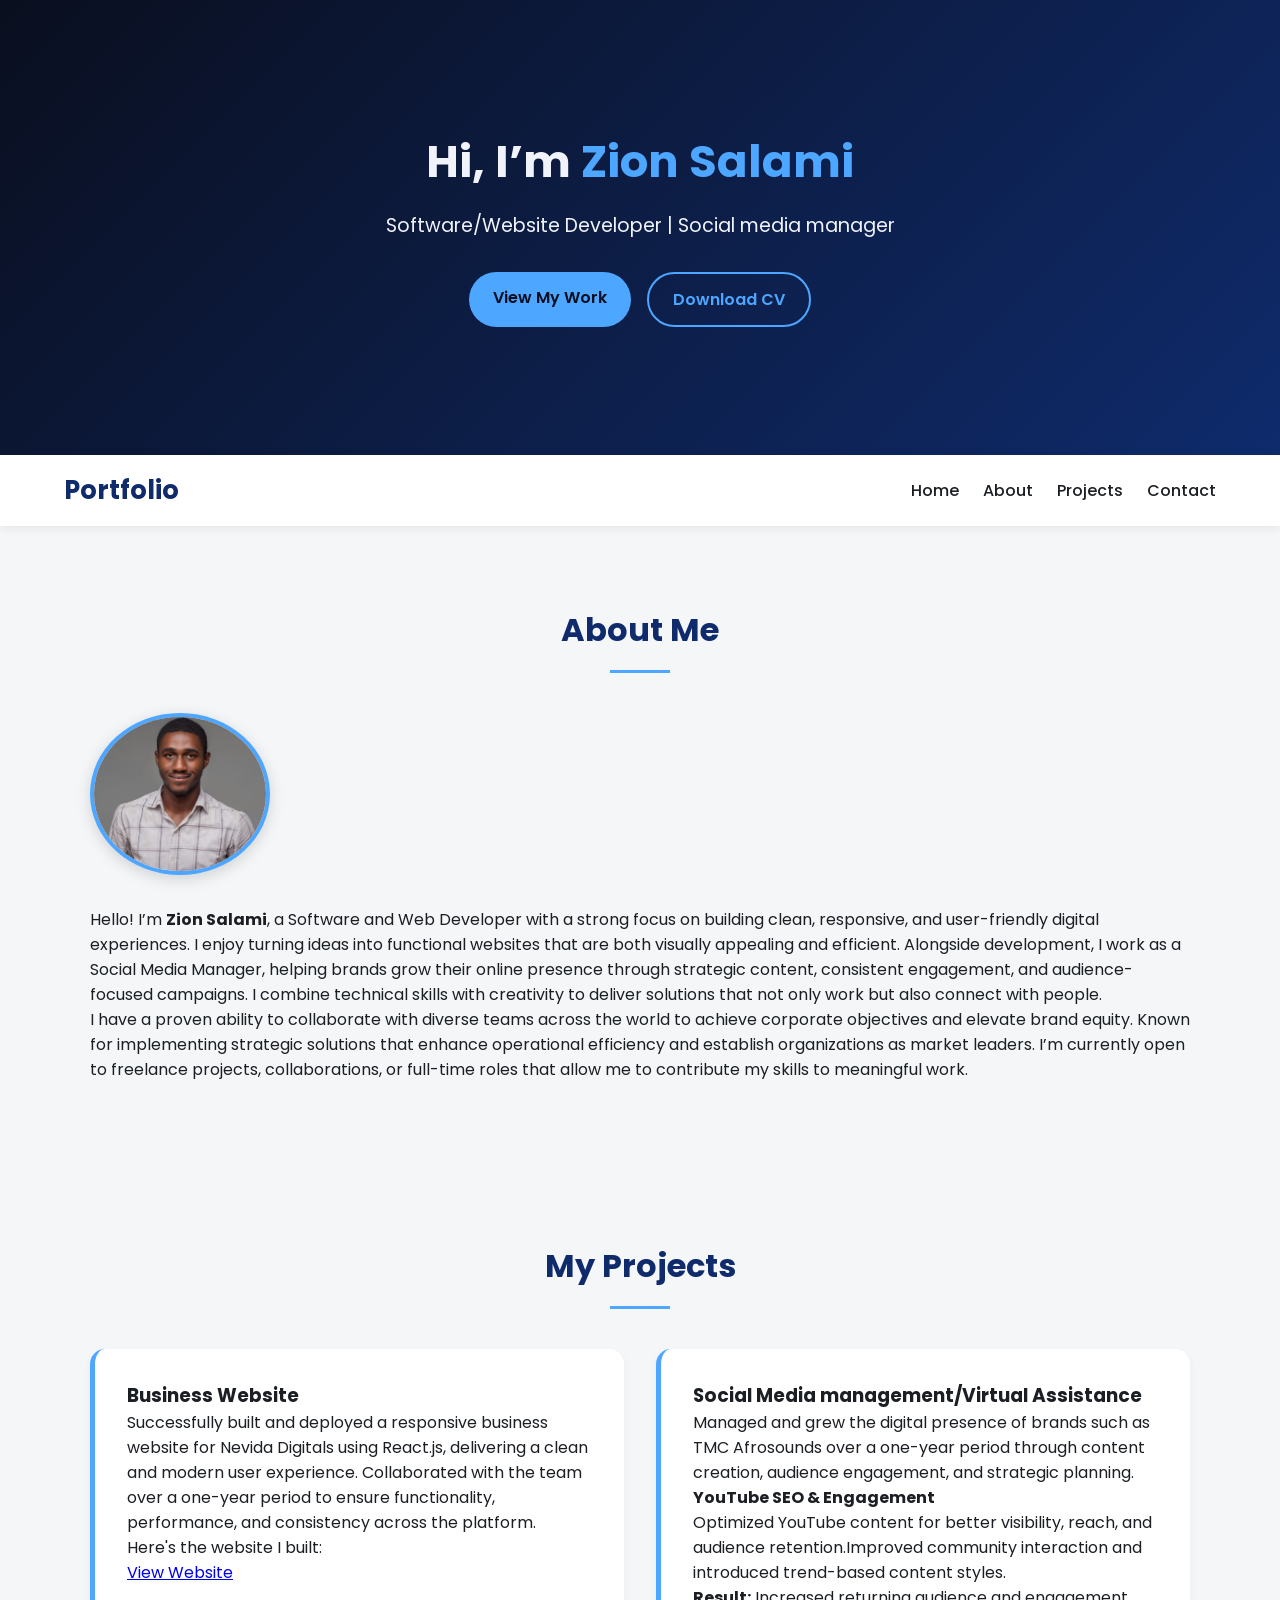
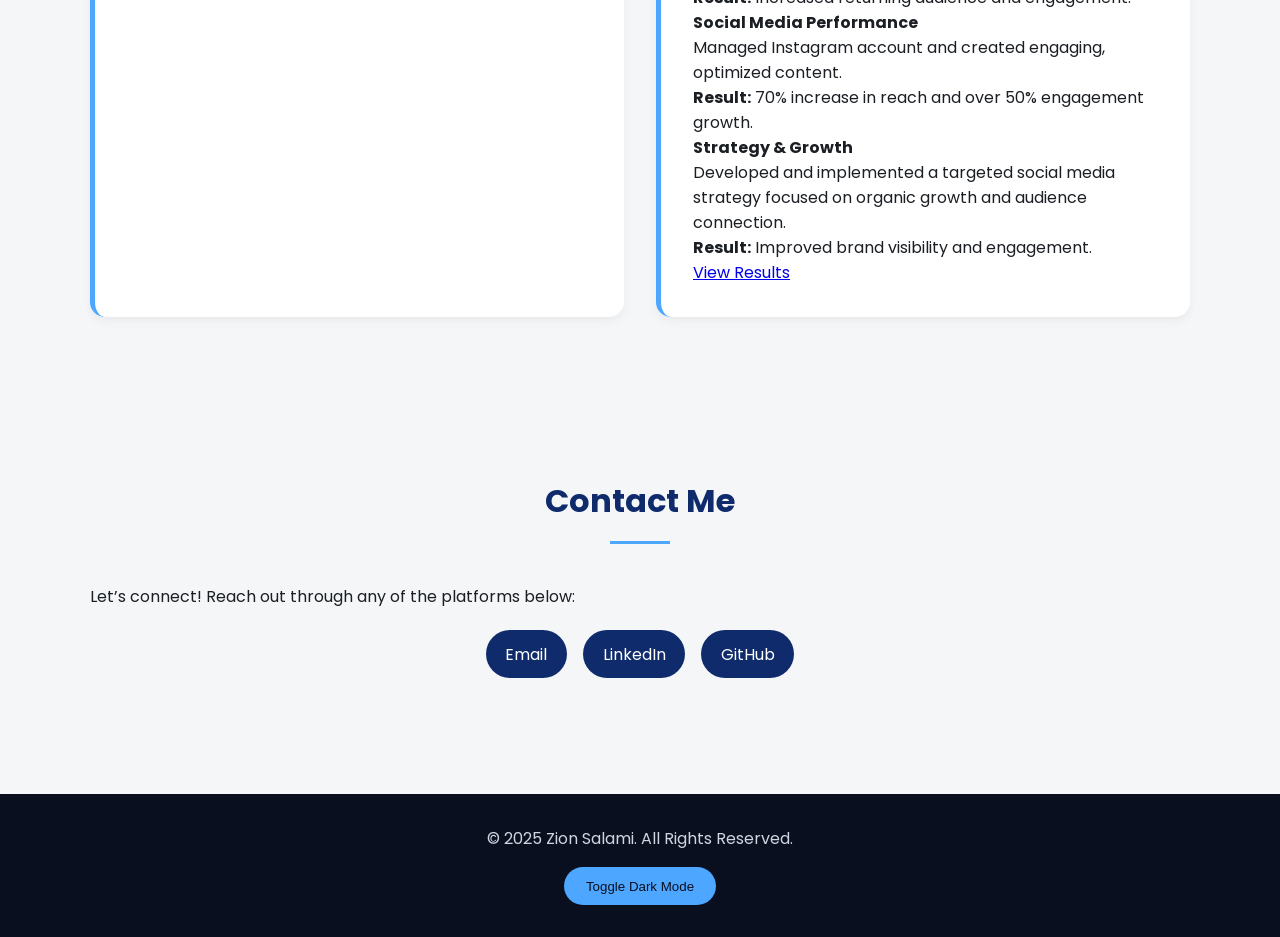
==== commit 1c659127: "twelveth change" ====
--- a/index.html
+++ b/index.html
@@ -63,7 +63,8 @@
         <div class="project-card">
           <h3>Business Website</h3>
           <p>Successfully built and deployed a responsive business website for Nevida Digitals using React.js, delivering a clean and modern user experience.
-          Collaborated with the team over a one-year period to ensure functionality, performance, and consistency across the platform..</p>
+          Collaborated with the team over a one-year period to ensure functionality, performance, and consistency across the platform.</p>
+          <p>Here's the website I built:</p>
           <a href="https://scorecard123.netlify.app/" target="_blank">
           View Website
           </a>
